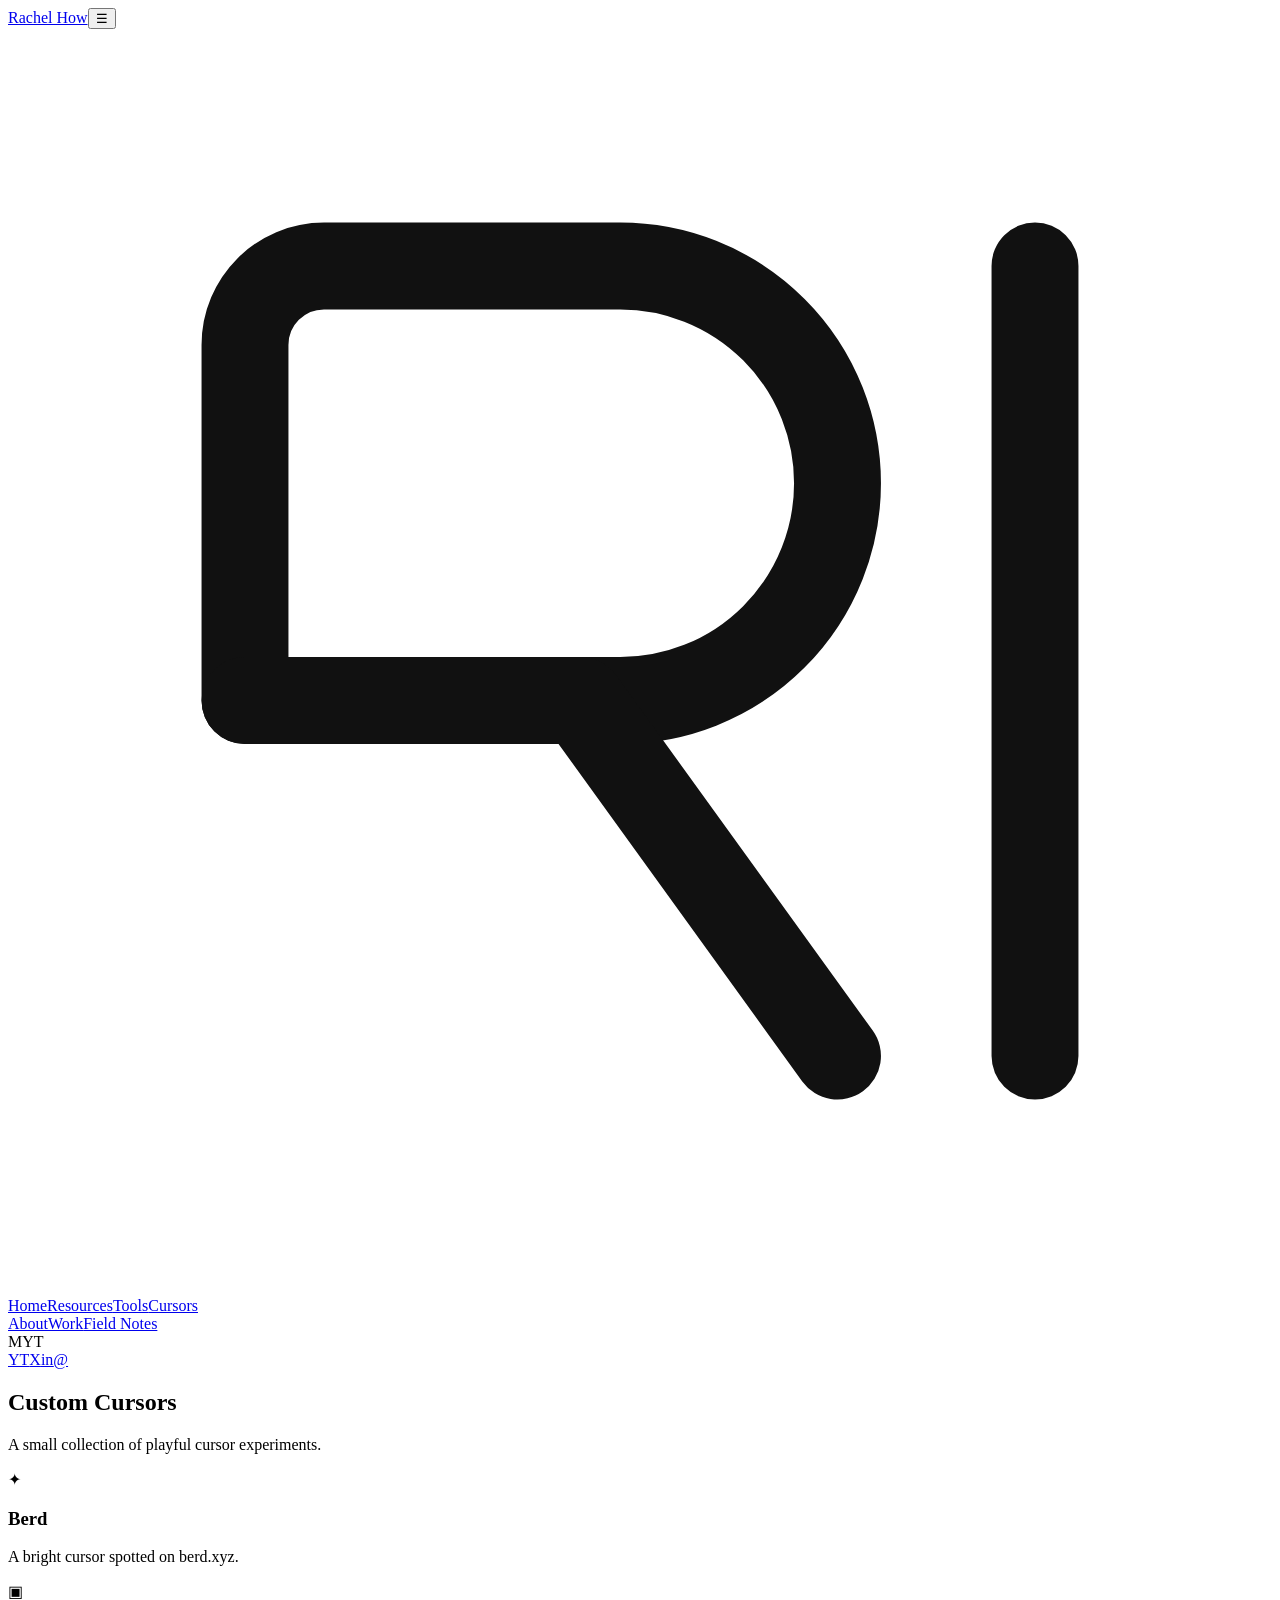
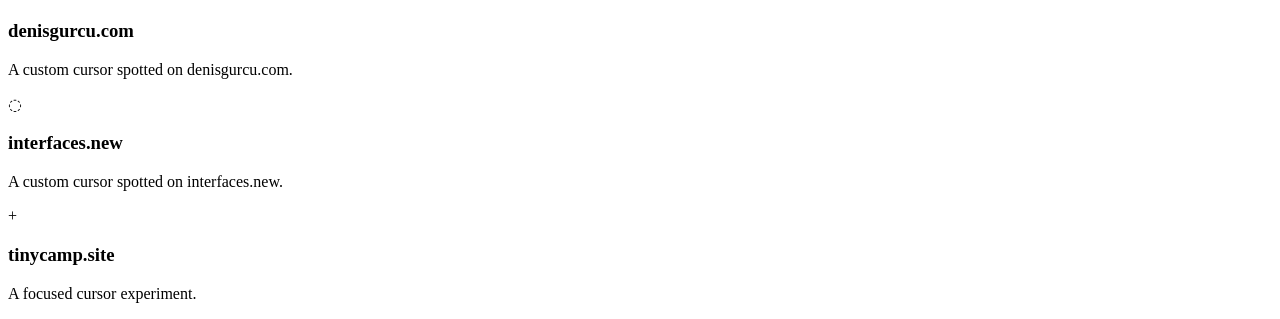
==== Cursors/index.html @ 4137f17a "Uploaded Resources Assets images and home and resources screen code" ====
<!DOCTYPE html>
<html lang="en">
<head>
  <meta charset="UTF-8">
  <meta name="viewport" content="width=device-width, initial-scale=1.0">
  <title>Cursors | Rachel How</title>
  <link rel="stylesheet" href="styles.css">
  <script src="script.js" type="module"></script>
</head>
<body>
  <div class="grain-overlay" aria-hidden="true"></div>
  <header class="mobile-header"><a href="../Home%20Screen/" class="mobile-logo">Rachel How</a><button class="mobile-menu-toggle" id="menuToggle" type="button" aria-label="Toggle navigation menu">&#9776;</button></header>
  <aside class="sidebar" id="sidebar" aria-label="Main navigation"><div class="sidebar-top"><a href="../Home%20Screen/" class="logo-link" aria-label="Rachel How home"><svg class="rh-logo" viewBox="0 0 32 32" fill="none" aria-hidden="true"><path d="M6 8C6 6.895 6.895 6 8 6h7.5a5.5 5.5 0 0 1 0 11H6V8Z" stroke="#111" stroke-width="2.2" stroke-linecap="round" stroke-linejoin="round"/><path d="M6 17h8.5L21 26M26 6v20" stroke="#111" stroke-width="2.2" stroke-linecap="round" stroke-linejoin="round"/></svg></a><nav class="nav-menu" aria-label="Sections"><div class="nav-group"><a href="../Home%20Screen/" class="nav-item">Home</a><a href="../Resources/" class="nav-item">Resources</a><a href="../Tools/" class="nav-item">Tools</a><a href="../Cursors/" class="nav-item active" aria-current="page">Cursors</a></div><div class="nav-group nav-group-secondary"><a href="../About/" class="nav-item">About</a><a href="../Work/" class="nav-item">Work</a><a href="../Field%20Notes/" class="nav-item">Field Notes</a></div></nav></div><div class="sidebar-bottom"><div class="live-clock-container"><span id="liveClock"></span><span class="clock-tz">MYT</span></div><div class="social-links"><a href="https://youtube.com/@rachelhow" class="social-icon" aria-label="YouTube">YT</a><a href="https://twitter.com/rachelworship" class="social-icon" aria-label="Twitter / X">X</a><a href="https://linkedin.com/in/rachelhow" class="social-icon" aria-label="LinkedIn">in</a><a href="mailto:rachel@rachelhow.com" class="social-icon" aria-label="Email">@</a></div></div></aside>
  <main class="main-content"><section id="page-cursors" class="page-section active"><div class="page-header"><h1 class="page-title">Custom Cursors</h1><p class="page-subhead">A small collection of playful cursor experiments.</p></div><div class="cursors-grid"><article class="cursor-box cursor-star"><div class="cursor-icon">✦</div><h3>Berd</h3><p>A bright cursor spotted on berd.xyz.</p></article><article class="cursor-box cursor-retro"><div class="cursor-icon">▣</div><h3>denisgurcu.com</h3><p>A custom cursor spotted on denisgurcu.com.</p></article><article class="cursor-box cursor-bubble"><div class="cursor-icon">◌</div><h3>interfaces.new</h3><p>A custom cursor spotted on interfaces.new.</p></article><article class="cursor-box cursor-crosshair"><div class="cursor-icon">+</div><h3>tinycamp.site</h3><p>A focused cursor experiment.</p></article></div></section></main>
</body>
</html>
---- Cursors/styles.css ----
@import url("../Web%20Pages/styles.css");
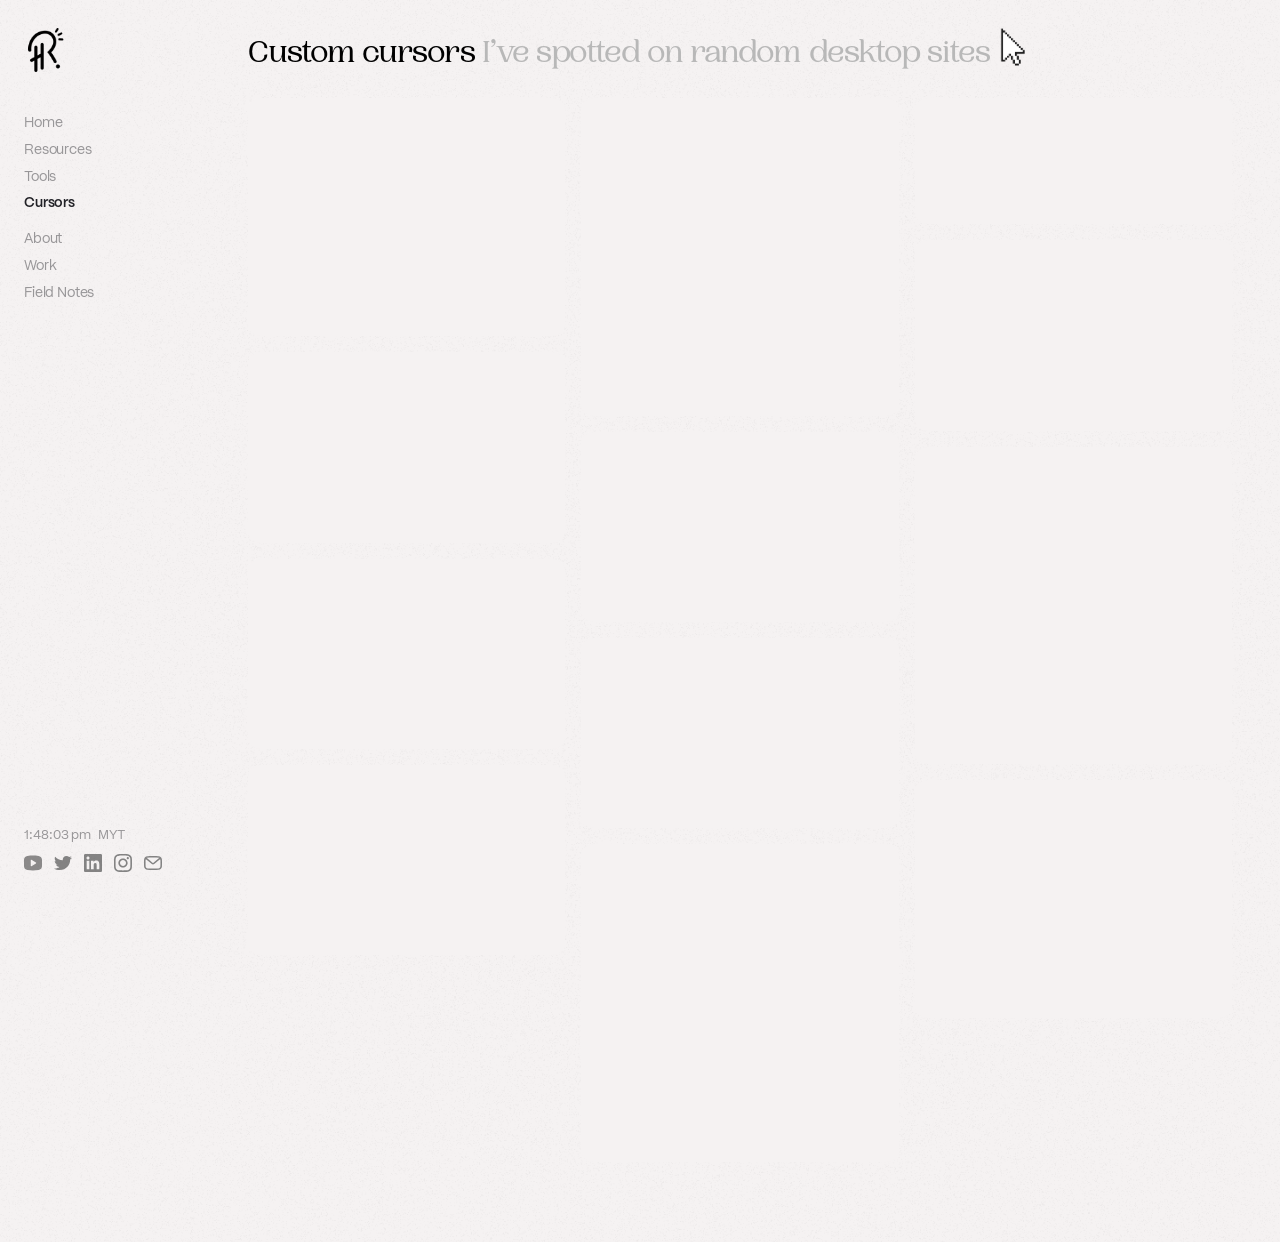
==== commit 69cba22b: "cursor screen done" ====
--- a/Cursors/index.html
+++ b/Cursors/index.html
@@ -1,16 +1,158 @@
-<!DOCTYPE html>
+<!doctype html>
 <html lang="en">
-<head>
-  <meta charset="UTF-8">
-  <meta name="viewport" content="width=device-width, initial-scale=1.0">
-  <title>Cursors | Rachel How</title>
-  <link rel="stylesheet" href="styles.css">
-  <script src="script.js" type="module"></script>
-</head>
-<body>
-  <div class="grain-overlay" aria-hidden="true"></div>
-  <header class="mobile-header"><a href="../Home%20Screen/" class="mobile-logo">Rachel How</a><button class="mobile-menu-toggle" id="menuToggle" type="button" aria-label="Toggle navigation menu">&#9776;</button></header>
-  <aside class="sidebar" id="sidebar" aria-label="Main navigation"><div class="sidebar-top"><a href="../Home%20Screen/" class="logo-link" aria-label="Rachel How home"><svg class="rh-logo" viewBox="0 0 32 32" fill="none" aria-hidden="true"><path d="M6 8C6 6.895 6.895 6 8 6h7.5a5.5 5.5 0 0 1 0 11H6V8Z" stroke="#111" stroke-width="2.2" stroke-linecap="round" stroke-linejoin="round"/><path d="M6 17h8.5L21 26M26 6v20" stroke="#111" stroke-width="2.2" stroke-linecap="round" stroke-linejoin="round"/></svg></a><nav class="nav-menu" aria-label="Sections"><div class="nav-group"><a href="../Home%20Screen/" class="nav-item">Home</a><a href="../Resources/" class="nav-item">Resources</a><a href="../Tools/" class="nav-item">Tools</a><a href="../Cursors/" class="nav-item active" aria-current="page">Cursors</a></div><div class="nav-group nav-group-secondary"><a href="../About/" class="nav-item">About</a><a href="../Work/" class="nav-item">Work</a><a href="../Field%20Notes/" class="nav-item">Field Notes</a></div></nav></div><div class="sidebar-bottom"><div class="live-clock-container"><span id="liveClock"></span><span class="clock-tz">MYT</span></div><div class="social-links"><a href="https://youtube.com/@rachelhow" class="social-icon" aria-label="YouTube">YT</a><a href="https://twitter.com/rachelworship" class="social-icon" aria-label="Twitter / X">X</a><a href="https://linkedin.com/in/rachelhow" class="social-icon" aria-label="LinkedIn">in</a><a href="mailto:rachel@rachelhow.com" class="social-icon" aria-label="Email">@</a></div></div></aside>
-  <main class="main-content"><section id="page-cursors" class="page-section active"><div class="page-header"><h1 class="page-title">Custom Cursors</h1><p class="page-subhead">A small collection of playful cursor experiments.</p></div><div class="cursors-grid"><article class="cursor-box cursor-star"><div class="cursor-icon">✦</div><h3>Berd</h3><p>A bright cursor spotted on berd.xyz.</p></article><article class="cursor-box cursor-retro"><div class="cursor-icon">▣</div><h3>denisgurcu.com</h3><p>A custom cursor spotted on denisgurcu.com.</p></article><article class="cursor-box cursor-bubble"><div class="cursor-icon">◌</div><h3>interfaces.new</h3><p>A custom cursor spotted on interfaces.new.</p></article><article class="cursor-box cursor-crosshair"><div class="cursor-icon">+</div><h3>tinycamp.site</h3><p>A focused cursor experiment.</p></article></div></section></main>
-</body>
+  <head>
+    <meta charset="UTF-8" />
+    <meta name="viewport" content="width=device-width, initial-scale=1.0" />
+    <meta name="theme-color" content="#f5f2f2" />
+    <title>Cursors | Rachel How</title>
+    <meta name="description" content="Custom cursors spotted on random desktop sites." />
+    <link rel="preload" href="../assets/fonts/PPWoodland-Light.woff2" as="font" type="font/woff2" crossorigin />
+    <link rel="preload" href="../assets/fonts/PPWoodland-Regular.woff2" as="font" type="font/woff2" crossorigin />
+    <link rel="preload" href="../assets/fonts/PPMori-Regular.woff2" as="font" type="font/woff2" crossorigin />
+    <link rel="stylesheet" href="./css/style.css?v=6" />
+    <script src="./js/script.js" defer></script>
+  </head>
+  <body>
+    <aside class="sidebar" aria-label="Main navigation">
+      <div class="sidebar-head">
+        <a class="brand" href="../Home%20Screen/index.html" aria-label="Rachel How home"><img src="../assets/home-screen/images/brand-mark.png" alt="Rachel How" /></a>
+        <button class="menu-toggle" type="button" aria-label="Open menu" aria-expanded="false" aria-controls="mobile-navigation"><span></span><span></span><span></span></button>
+      </div>
+      <nav class="navigation" aria-label="Primary">
+        <a class="nav-link" href="../Home%20Screen/index.html">Home</a>
+        <a class="nav-link" href="../Resources/index.html">Resources</a>
+        <a class="nav-link" href="../Tools/index.html">Tools</a>
+        <a class="nav-link current" href="./index.html" aria-current="page">Cursors</a>
+        <a class="nav-link nav-spaced" href="../About/index.html">About</a>
+        <a class="nav-link" href="../Work/index.html">Work</a>
+        <a class="nav-link" href="../Field%20Notes/index.html">Field Notes</a>
+      </nav>
+      <div class="sidebar-bottom">
+        <time class="local-time" id="local-time"><span class="local-clock-value"></span><span class="local-clock-zone"></span></time>
+        <div class="social-links" aria-label="Social links">
+          <a href="https://youtube.com/c/rachelhow" aria-label="YouTube" target="_blank" rel="noreferrer"><img src="../assets/home-screen/icons/youtube.svg" alt="" /></a>
+          <a href="https://twitter.com/rachelhxw" aria-label="Twitter" target="_blank" rel="noreferrer"><img src="../assets/home-screen/icons/twitter.svg" alt="" /></a>
+          <a href="https://www.linkedin.com/in/rachelhow" aria-label="LinkedIn" target="_blank" rel="noreferrer"><img src="../assets/home-screen/icons/linkedin.svg" alt="" /></a>
+          <a href="https://instagram.com/rachelhxw" aria-label="Instagram" target="_blank" rel="noreferrer"><img src="../assets/home-screen/icons/instagram.svg" alt="" /></a>
+          <a href="mailto:rachel@rachelhow.com" aria-label="Email"><img src="../assets/home-screen/icons/email.svg" alt="" /></a>
+        </div>
+      </div>
+      <nav class="mobile-navigation" id="mobile-navigation" aria-label="Mobile primary" hidden>
+        <a href="../Home%20Screen/index.html">Home</a>
+        <a href="../Resources/index.html">Resources</a>
+        <a href="../Tools/index.html">Tools</a>
+        <a href="./index.html" aria-current="page">Cursors</a>
+        <a href="../About/index.html">About</a>
+        <a href="../Work/index.html">Work</a>
+        <a href="../Field%20Notes/index.html">Field Notes</a>
+      </nav>
+    </aside>
+
+    <main class="page-content tools-page cursors-page">
+      <section class="tools-section cursors-section" aria-labelledby="cursors-title">
+        <header class="tools-header cursors-header">
+          <h1 id="cursors-title" class="tools-title cursors-title"><span class="tools-title-primary">Custom cursors</span> <span class="tools-title-muted">I’ve spotted on random desktop sites</span><img class="cursors-title-icon" src="./assets/images/pixel-cursor.png" alt="" aria-hidden="true" /></h1>
+        </header>
+
+        <div class="home-projects-grid cursors-grid">
+          <article class="case-study-card home-project-card space-below is-mid">
+            <div class="home-project-media">
+              <video class="case-study-thumbnail home-project-thumb" autoplay loop muted playsinline aria-label="Berd cursor preview"><source src="./assets/images/berd.mp4" type="video/mp4" /></video>
+              <div class="home-project-blur" aria-hidden="true"></div><div class="home-project-dim" aria-hidden="true"></div>
+              <div class="home-project-copy"><h3 class="home-project-title">Berd</h3></div>
+              <a class="home-project-arrow" href="https://berd.xyz/?ref=rachelhow.com" target="_blank" rel="noopener noreferrer" aria-label="Open Berd"><svg viewBox="0 0 24 24" fill="none" aria-hidden="true"><path d="M7 17L17 7M17 7H10M17 7V14" stroke="currentColor" stroke-width="1.6" stroke-linecap="round" stroke-linejoin="round" /></svg><span class="home-project-arrow-label">Open Berd</span></a>
+            </div>
+          </article>
+          <article class="case-study-card home-project-card space-below is-wide">
+            <div class="home-project-media">
+              <video class="case-study-thumbnail home-project-thumb" autoplay loop muted playsinline aria-label="denisgurcu.com cursor preview"><source src="./assets/images/denisgurcu.mp4" type="video/mp4" /></video>
+              <div class="home-project-blur" aria-hidden="true"></div><div class="home-project-dim" aria-hidden="true"></div>
+              <div class="home-project-copy"><h3 class="home-project-title">denisgurcu.com</h3></div>
+              <a class="home-project-arrow" href="https://denisgurcu.com/?ref=rachelhow.com" target="_blank" rel="noopener noreferrer" aria-label="Open denisgurcu.com"><svg viewBox="0 0 24 24" fill="none" aria-hidden="true"><path d="M7 17L17 7M17 7H10M17 7V14" stroke="currentColor" stroke-width="1.6" stroke-linecap="round" stroke-linejoin="round" /></svg><span class="home-project-arrow-label">Open denisgurcu.com</span></a>
+            </div>
+          </article>
+          <article class="case-study-card home-project-card space-below is-wide">
+            <div class="home-project-media">
+              <video class="case-study-thumbnail home-project-thumb" autoplay loop muted playsinline aria-label="interfaces.new cursor preview"><source src="./assets/images/interfaces-new.mp4" type="video/mp4" /></video>
+              <div class="home-project-blur" aria-hidden="true"></div><div class="home-project-dim" aria-hidden="true"></div>
+              <div class="home-project-copy"><h3 class="home-project-title">interfaces.new</h3></div>
+              <a class="home-project-arrow" href="https://www.interfaces.new/?ref=rachelhow.com" target="_blank" rel="noopener noreferrer" aria-label="Open interfaces.new"><svg viewBox="0 0 24 24" fill="none" aria-hidden="true"><path d="M7 17L17 7M17 7H10M17 7V14" stroke="currentColor" stroke-width="1.6" stroke-linecap="round" stroke-linejoin="round" /></svg><span class="home-project-arrow-label">Open interfaces.new</span></a>
+            </div>
+          </article>
+          <article class="case-study-card home-project-card space-below is-wide">
+            <div class="home-project-media">
+              <video class="case-study-thumbnail home-project-thumb" autoplay loop muted playsinline aria-label="tinycamp.site cursor preview"><source src="./assets/images/tinycamp.mp4" type="video/mp4" /></video>
+              <div class="home-project-blur" aria-hidden="true"></div><div class="home-project-dim" aria-hidden="true"></div>
+              <div class="home-project-copy"><h3 class="home-project-title">tinycamp.site</h3></div>
+              <a class="home-project-arrow" href="https://www.chloeyan.me/digital-spaces/campsite?ref=rachelhow.com" target="_blank" rel="noopener noreferrer" aria-label="Open tinycamp.site"><svg viewBox="0 0 24 24" fill="none" aria-hidden="true"><path d="M7 17L17 7M17 7H10M17 7V14" stroke="currentColor" stroke-width="1.6" stroke-linecap="round" stroke-linejoin="round" /></svg><span class="home-project-arrow-label">Open tinycamp.site</span></a>
+            </div>
+          </article>
+          <article class="case-study-card home-project-card space-below">
+            <div class="home-project-media">
+              <video class="case-study-thumbnail home-project-thumb" autoplay loop muted playsinline aria-label="itsiddharth.design cursor preview"><source src="./assets/images/itsiddharth.mp4" type="video/mp4" /></video>
+              <div class="home-project-blur" aria-hidden="true"></div><div class="home-project-dim" aria-hidden="true"></div>
+              <div class="home-project-copy"><h3 class="home-project-title">itsiddharth.design</h3></div>
+              <a class="home-project-arrow" href="https://itsiddharth.design/?ref=rachelhow.com" target="_blank" rel="noopener noreferrer" aria-label="Open itsiddharth.design"><svg viewBox="0 0 24 24" fill="none" aria-hidden="true"><path d="M7 17L17 7M17 7H10M17 7V14" stroke="currentColor" stroke-width="1.6" stroke-linecap="round" stroke-linejoin="round" /></svg><span class="home-project-arrow-label">Open itsiddharth.design</span></a>
+            </div>
+          </article>
+          <article class="case-study-card home-project-card space-below is-wide">
+            <div class="home-project-media">
+              <video class="case-study-thumbnail home-project-thumb" autoplay loop muted playsinline aria-label="recent.design cursor preview"><source src="./assets/images/recent.mp4" type="video/mp4" /></video>
+              <div class="home-project-blur" aria-hidden="true"></div><div class="home-project-dim" aria-hidden="true"></div>
+              <div class="home-project-copy"><h3 class="home-project-title">recent.design</h3></div>
+              <a class="home-project-arrow" href="https://recent.design/?ref=rachelhow.com" target="_blank" rel="noopener noreferrer" aria-label="Open recent.design"><svg viewBox="0 0 24 24" fill="none" aria-hidden="true"><path d="M7 17L17 7M17 7H10M17 7V14" stroke="currentColor" stroke-width="1.6" stroke-linecap="round" stroke-linejoin="round" /></svg><span class="home-project-arrow-label">Open recent.design</span></a>
+            </div>
+          </article>
+          <article class="case-study-card home-project-card space-below is-wide">
+            <div class="home-project-media">
+              <video class="case-study-thumbnail home-project-thumb" autoplay loop muted playsinline aria-label="sidequest.camp cursor preview"><source src="./assets/images/sidequest.mp4" type="video/mp4" /></video>
+              <div class="home-project-blur" aria-hidden="true"></div><div class="home-project-dim" aria-hidden="true"></div>
+              <div class="home-project-copy"><h3 class="home-project-title">sidequest.camp</h3></div>
+              <a class="home-project-arrow" href="https://sidequest.camp/?ref=rachelhow.com" target="_blank" rel="noopener noreferrer" aria-label="Open sidequest.camp"><svg viewBox="0 0 24 24" fill="none" aria-hidden="true"><path d="M7 17L17 7M17 7H10M17 7V14" stroke="currentColor" stroke-width="1.6" stroke-linecap="round" stroke-linejoin="round" /></svg><span class="home-project-arrow-label">Open sidequest.camp</span></a>
+            </div>
+          </article>
+          <article class="case-study-card home-project-card space-below">
+            <div class="home-project-media">
+              <video class="case-study-thumbnail home-project-thumb" autoplay loop muted playsinline aria-label="offscript.vc cursor preview"><source src="./assets/images/offscript.mp4" type="video/mp4" /></video>
+              <div class="home-project-blur" aria-hidden="true"></div><div class="home-project-dim" aria-hidden="true"></div>
+              <div class="home-project-copy"><h3 class="home-project-title">offscript.vc</h3></div>
+              <a class="home-project-arrow" href="https://offscript.vc/?ref=rachelhow.com" target="_blank" rel="noopener noreferrer" aria-label="Open offscript.vc"><svg viewBox="0 0 24 24" fill="none" aria-hidden="true"><path d="M7 17L17 7M17 7H10M17 7V14" stroke="currentColor" stroke-width="1.6" stroke-linecap="round" stroke-linejoin="round" /></svg><span class="home-project-arrow-label">Open offscript.vc</span></a>
+            </div>
+          </article>
+          <article class="case-study-card home-project-card space-below is-fit">
+            <div class="home-project-media">
+              <video class="case-study-thumbnail home-project-thumb" autoplay loop muted playsinline aria-label="config.floguo.com cursor preview"><source src="./assets/images/config-floguo.mp4" type="video/mp4" /></video>
+              <div class="home-project-blur" aria-hidden="true"></div><div class="home-project-dim" aria-hidden="true"></div>
+              <div class="home-project-copy"><h3 class="home-project-title">config.floguo.com</h3></div>
+              <a class="home-project-arrow" href="https://config.floguo.com/?ref=rachelhow.com" target="_blank" rel="noopener noreferrer" aria-label="Open config.floguo.com"><svg viewBox="0 0 24 24" fill="none" aria-hidden="true"><path d="M7 17L17 7M17 7H10M17 7V14" stroke="currentColor" stroke-width="1.6" stroke-linecap="round" stroke-linejoin="round" /></svg><span class="home-project-arrow-label">Open config.floguo.com</span></a>
+            </div>
+          </article>
+          <article class="case-study-card home-project-card space-below is-wide">
+            <div class="home-project-media">
+              <video class="case-study-thumbnail home-project-thumb" autoplay loop muted playsinline aria-label="sandstudio.shop cursor preview"><source src="./assets/images/sandstudio.mp4" type="video/mp4" /></video>
+              <div class="home-project-blur" aria-hidden="true"></div><div class="home-project-dim" aria-hidden="true"></div>
+              <div class="home-project-copy"><h3 class="home-project-title">sandstudio.shop</h3></div>
+              <a class="home-project-arrow" href="https://www.sandstudio.shop/?ref=rachelhow.com" target="_blank" rel="noopener noreferrer" aria-label="Open sandstudio.shop"><svg viewBox="0 0 24 24" fill="none" aria-hidden="true"><path d="M7 17L17 7M17 7H10M17 7V14" stroke="currentColor" stroke-width="1.6" stroke-linecap="round" stroke-linejoin="round" /></svg><span class="home-project-arrow-label">Open sandstudio.shop</span></a>
+            </div>
+          </article>
+          <article class="case-study-card home-project-card space-below">
+            <div class="home-project-media">
+              <video class="case-study-thumbnail home-project-thumb" autoplay loop muted playsinline aria-label="craft.wild.as cursor preview"><source src="./assets/images/craft.mp4" type="video/mp4" /></video>
+              <div class="home-project-blur" aria-hidden="true"></div><div class="home-project-dim" aria-hidden="true"></div>
+              <div class="home-project-copy"><h3 class="home-project-title">craft.wild.as</h3></div>
+              <a class="home-project-arrow" href="https://craft.wild.as/?ref=rachelhow.com" target="_blank" rel="noopener noreferrer" aria-label="Open craft.wild.as"><svg viewBox="0 0 24 24" fill="none" aria-hidden="true"><path d="M7 17L17 7M17 7H10M17 7V14" stroke="currentColor" stroke-width="1.6" stroke-linecap="round" stroke-linejoin="round" /></svg><span class="home-project-arrow-label">Open craft.wild.as</span></a>
+            </div>
+          </article>
+          <article class="case-study-card home-project-card space-below is-mid">
+            <div class="home-project-media">
+              <video class="case-study-thumbnail home-project-thumb" autoplay loop muted playsinline aria-label="jackiehu.design cursor preview"><source src="./assets/images/jackiehu.mp4" type="video/mp4" /></video>
+              <div class="home-project-blur" aria-hidden="true"></div><div class="home-project-dim" aria-hidden="true"></div>
+              <div class="home-project-copy"><h3 class="home-project-title">jackiehu.design</h3></div>
+              <a class="home-project-arrow" href="https://jackiehu.design/?ref=rachelhow.com" target="_blank" rel="noopener noreferrer" aria-label="Open jackiehu.design"><svg viewBox="0 0 24 24" fill="none" aria-hidden="true"><path d="M7 17L17 7M17 7H10M17 7V14" stroke="currentColor" stroke-width="1.6" stroke-linecap="round" stroke-linejoin="round" /></svg><span class="home-project-arrow-label">Open jackiehu.design</span></a>
+            </div>
+          </article>
+        </div>
+      </section>
+    </main>
+  </body>
 </html>
--- a/Cursors/css/style.css
+++ b/Cursors/css/style.css
@@ -0,0 +1,82 @@
+@import url("../../Tools/styles.css?v=4");
+
+.cursors-title {
+  line-height: 36.8px;
+}
+
+.cursors-title-icon {
+  display: inline-block;
+  width: 25px;
+  height: 38px;
+  margin-left: 10.24px;
+  object-fit: contain;
+  vertical-align: -4.48px;
+}
+
+.cursors-grid {
+  column-count: 3;
+  column-gap: 16px;
+}
+
+.cursors-grid .home-project-media {
+  aspect-ratio: 1 / 1;
+}
+
+.cursors-grid .home-project-card.is-wide .home-project-media {
+  aspect-ratio: 5 / 3;
+}
+
+.cursors-grid .home-project-card.is-mid .home-project-media {
+  aspect-ratio: 4 / 3;
+}
+
+.cursors-grid .home-project-card.is-fit .home-project-media {
+  aspect-ratio: 1280 / 508;
+}
+
+.cursors-grid .home-project-thumb {
+  position: absolute;
+  inset: 0;
+  width: 100%;
+  height: 100%;
+  object-fit: cover;
+}
+
+.cursors-grid .home-project-card:hover .home-project-thumb,
+.cursors-grid .home-project-card:focus-within .home-project-thumb {
+  transform: none;
+}
+
+@media (min-width: 1800px) {
+  .page-content.cursors-page {
+    padding-right: 48px;
+    padding-left: 48px;
+  }
+
+  .cursors-section {
+    max-width: none;
+    margin-right: 0;
+    margin-left: 0;
+  }
+
+  .cursors-header {
+    margin-bottom: 50px;
+  }
+}
+
+@media (max-width: 991px) {
+  .cursors-title-icon {
+    width: 19px;
+    height: 24px;
+  }
+
+  .cursors-grid {
+    column-count: 2;
+  }
+}
+
+@media (max-width: 479px) {
+  .cursors-grid {
+    column-count: 1;
+  }
+}
